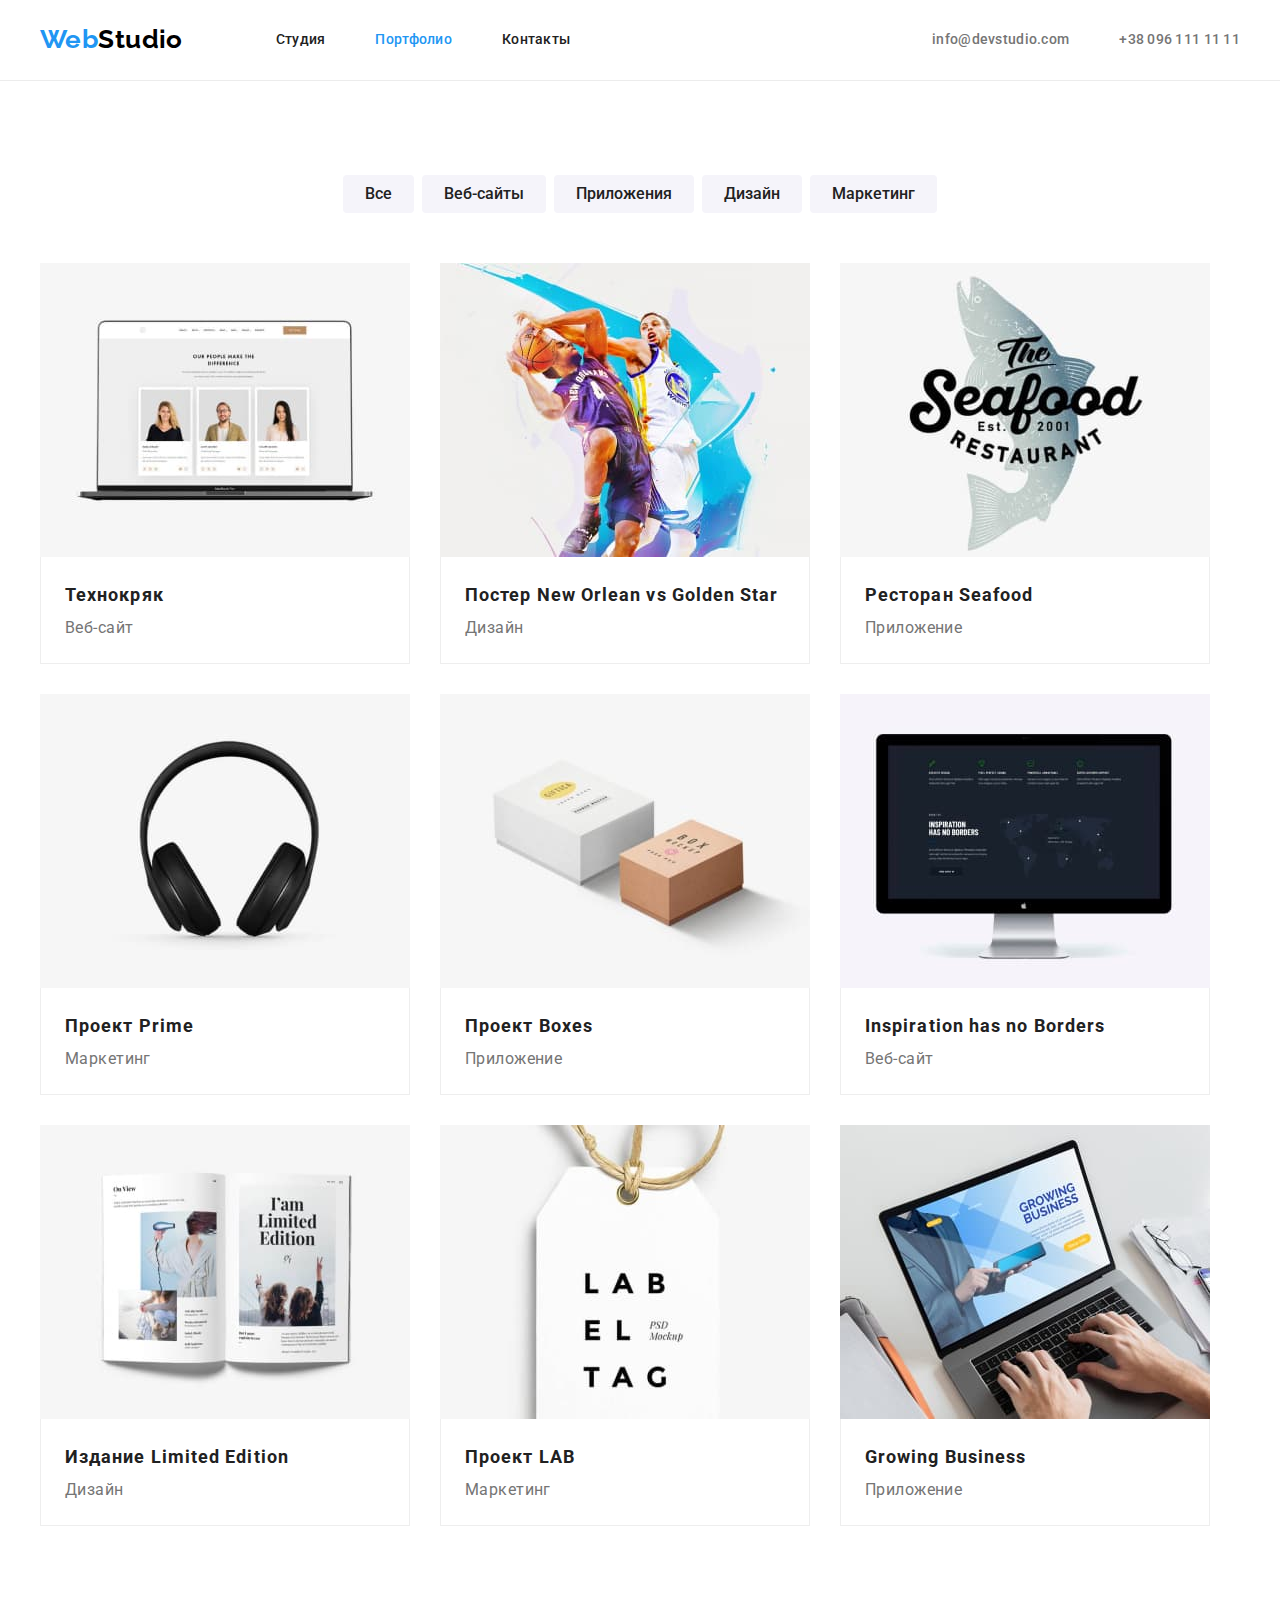
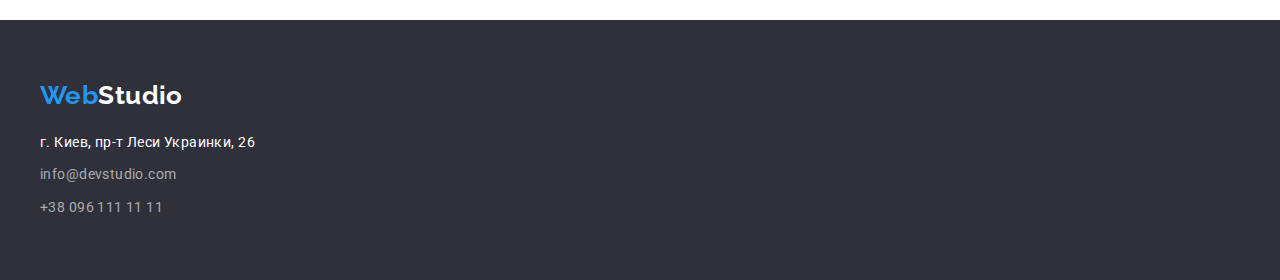
==== portfolio.html @ 86defe32 "дз-4" ====
<!DOCTYPE html>
<html lang="ru">
  <head>
    <meta charset="UTF-8" />
    <meta http-equiv="X-UA-Compatible" content="IE=edge" />
    <meta name="viewport" content="width=device-width, initial-scale=1.0" />
    <title>WebStudio</title>
    <link rel="preconnect" href="https://fonts.googleapis.com" />
    <link rel="preconnect" href="https://fonts.gstatic.com" crossorigin />
    <link
      href="https://fonts.googleapis.com/css2?family=Raleway:wght@700&family=Roboto:wght@400;500;700;900&display=swap"
      rel="stylesheet"
    />
    <link
      rel="stylesheet"
      href="https://cdnjs.cloudflare.com/ajax/libs/modern-normalize/1.1.0/modern-normalize.min.css"
      integrity="sha512-wpPYUAdjBVSE4KJnH1VR1HeZfpl1ub8YT/NKx4PuQ5NmX2tKuGu6U/JRp5y+Y8XG2tV+wKQpNHVUX03MfMFn9Q=="
      crossorigin="anonymous"
      referrerpolicy="no-referrer"
    />
    <link rel="stylesheet" href="./css/style.css" />
  </head>
  <body>
    <!-- Шапка -->
    <header class="header-padding">
      <div class="container container-nav">
        <nav class="main-nav">
          <a href="./index.html" class="logo"
            ><span class="logo-web">Web</span>Studio</a
          >
          <ul class="site-nav link">
            <li class="item">
              <a class="site-nav studio-page" href="./index.html">Студия</a>
            </li>
            <li class="item">
              <a class="site-nav current portfolio-page" href="./portfolio.html"
                >Портфолио</a
              >
            </li>
            <li class="item">
              <a class="site-nav contacts-page" href="">Контакты</a>
            </li>
          </ul>
        </nav>
        <ul class="header-contacts link">
          <li class="item">
            <a class="contacts email-header" href="info@devstudio.com">
              info@devstudio.com
            </a>
          </li>
          <li class="item">
            <a class="contacts tel-header" href="tel:+380961111111">
              +38 096 111 11 11
            </a>
          </li>
        </ul>
      </div>
    </header>
    <main>
      <!--Навигация на странице-->
      <section class="section">
        <div class="container">
          <h1 class="visually-hidden">Наши работы</h1>
          <ul class="works-catt">
            <li class="port-catt">
              <button type="button" class="button-portfolio">Все</button>
            </li>
            <li class="port-catt">
              <button type="button" class="button-portfolio">Веб-сайты</button>
            </li>
            <li class="port-catt">
              <button type="button" class="button-portfolio">Приложения</button>
            </li>
            <li class="port-catt">
              <button type="button" class="button-portfolio">Дизайн</button>
            </li>
            <li class="port-catt">
              <button type="button" class="button-portfolio">Маркетинг</button>
            </li>
          </ul>
        </div>
        <div class="container project-container">
          <h2 class="visually-hidden">Примеры наших работ</h2>
          <ul class="all-project">
            <li class="project-box">
              <a href="">
                <img
                  src="./images/img-portfolio/img.jpg"
                  alt="Сайт компании Технокряк"
                  width="370"
                  height="294"
                />
                <div class="project-item">
                  <h3 class="name-project">Технокряк</h3>
                  <p class="project-text">Веб-сайт</p>
                  <p></p>
                </div>
              </a>
            </li>
            <li class="project-box">
              <a class="" href="">
                <img
                  src="./images/img-portfolio/img(1).jpg"
                  alt="Спортивный постер"
                  width="370"
                  height="294"
                />
                <div class="project-item">
                  <h3 class="name-project">Постер New Orlean vs Golden Star</h3>
                  <p class="project-text">Дизайн</p>
                  <p></p>
                </div>
              </a>
            </li>
            <li class="project-box">
              <a href="">
                <img
                  src="./images/img-portfolio/img(2).jpg"
                  alt="Приложение для ресторана Seafood"
                  width="370"
                  height="294"
                />
                <div class="project-item">
                  <h3 class="name-project">Ресторан Seafood</h3>
                  <p class="project-text">Приложение</p>
                  <p></p>
                </div>
              </a>
            </li>
            <li class="project-box">
              <a href="">
                <img
                  src="./images/img-portfolio/img(3).jpg"
                  alt="Маркетинг для проекта Prime"
                  width="370"
                  height="294"
                />
                <div class="project-item">
                  <h3 class="name-project">Проект Prime</h3>
                  <p class="project-text">Маркетинг</p>
                  <p></p>
                </div>
              </a>
            </li>
            <li class="project-box">
              <a href="">
                <img
                  src="./images/img-portfolio/img(4).jpg"
                  alt="Приложение для проекта Boxes"
                  width="370"
                  height="294"
                />
                <div class="project-item">
                  <h3 class="name-project">Проект Boxes</h3>
                  <p class="project-text">Приложение</p>
                  <p></p>
                </div>
              </a>
            </li>
            <li class="project-box">
              <a href="">
                <img
                  src="./images/img-portfolio/img(5).jpg"
                  alt="Веб-сайт Inspiration has no Borders"
                  width="370"
                  height="294"
                />
                <div class="project-item">
                  <h3 class="name-project">Inspiration has no Borders</h3>
                  <p class="project-text">Веб-сайт</p>
                  <p></p>
                </div>
              </a>
            </li>
            <li class="project-box">
              <a href="">
                <img
                  src="./images/img-portfolio/img(6).jpg"
                  alt="Дизайн издания Limited Edition"
                  width="370"
                  height="294"
                />
                <div class="project-item">
                  <h3 class="name-project">Издание Limited Edition</h3>
                  <p class="project-text">Дизайн</p>
                  <p></p>
                </div>
              </a>
            </li>
            <li class="project-box">
              <a href="">
                <img
                  src="./images/img-portfolio/img(7).jpg"
                  alt="Маркетинг для Проека LAB"
                  width="370"
                  height="294"
                />
                <div class="project-item">
                  <h3 class="name-project">Проект LAB</h3>
                  <p class="project-text">Маркетинг</p>
                  <p></p>
                </div>
              </a>
            </li>
            <li class="project-box">
              <a href="">
                <img
                  src="./images/img-portfolio/img(8).jpg"
                  alt="Приложение для
            Growing Business"
                  width="370"
                  height="294"
                />
                <div class="project-item">
                  <h3 class="name-project">Growing Business</h3>
                  <p class="project-text">Приложение</p>
                  <p></p>
                </div>
              </a>
            </li>
          </ul>
        </div>
      </section>
    </main>
    <!--Подвал-->
    <footer class="page-footer">
      <div class="container">
        <a href="./index.html" class="logo-footer"
          ><span class="logo-web">Web</span>Studio</a
        >
        <address class="address-box">
          <p class="geolocation">г. Киев, пр-т Леси Украинки, 26</p>
          <a
            target="_blank"
            href="info@devstudio.com"
            class="contacts-footer email-footer"
            >info@devstudio.com</a
          >
          <a target="_blank" href="+380961111111" class="contacts-footer"
            >+38 096 111 11 11</a
          >
        </address>
      </div>
    </footer>
  </body>
</html>
---- css/style.css ----
:root {
  /* основной цвет текста */
  --main-text-color: #212121;
  /* вторичный цвет текста */
  --text-color: #757575;
  /* цвет-акцент */
  --theme-accent: #2196f3;
  /* основной цвет фона */
  --main-bgd-color: #fff;
  /* вторичный цвет фона */
  --bgd-color: #2f303a;
  /* цвет фона кнопок */
  --bgd-button-color: #f5f4fa;
}

body {
  background-color: var(--main-bgd-color);
  color: var(--main-text-color);

  font-family: Roboto, sans-serif;
  letter-spacing: 0.03em;
  font-size: 14px;
  margin: 0;
}

a {
  text-decoration: none;
}

h1,
h2,
h3,
h4,
h5,
h6,
p,
ul,
ol {
  margin: 0;
  padding: 0;
}

ul {
  list-style: none;
}

img {
  display: block;
  max-width: 100%;
}

.container {
  width: 1200px;
  margin: 0 auto;
}

/* Шапка */
.header-padding {
  border-bottom: solid 1px #ececec;
}

.container-nav {
  display: flex;
  border-top: 0;
  padding-left: 15px;
  padding-right: 15px;
}

.main-nav {
  display: flex;
  border-bottom: 0;
  border-top: 0;
}

.site-nav {
  display: block;
  color: var(--main-text-color);
  font-weight: 500;
  line-height: 1.14;
  letter-spacing: 0.02em;
}

.site-nav.current {
  color: var(--theme-accent);
}

.site-nav:hover,
.site-nav:focus,
.contacts:hover,
.contacts:focus,
.button:hover {
  color: var(--theme-accent);
}

.site-nav .item {
  margin-right: 50px;
}

.site-nav .item:last-child {
  margin-right: 0;
}

.link {
  display: flex;
}

.logo {
  padding-top: 24px;
  margin-right: 93px;

  color: #000;
  font-family: Raleway, cursive;
  font-weight: bold;
  font-size: 26px;
  line-height: 1.19;
}

.logo-web {
  color: var(--theme-accent);
}

.studio-page {
  padding-top: 32px;
  padding-bottom: 32px;
}

.portfolio-page {
  padding-top: 32px;
  padding-bottom: 32px;
}

.contacts-page {
  padding-top: 32px;
  padding-bottom: 32px;
}

.header-contacts {
  padding-top: 32px;
  padding-bottom: 32px;
  margin-left: auto;

  letter-spacing: 0.02em;
  font-weight: 500;
  line-height: 1.14;
}

.header-contacts .item + .item {
  margin-left: 50px;
}

.email-header {
  padding-top: 32px;
  padding-bottom: 32px;

  color: var(--text-color);
  letter-spacing: 0.02em;
  font-weight: 500;
  line-height: 1.14;
}

.tel-header {
  padding-top: 32px;
  padding-bottom: 32px;

  color: var(--text-color);
  letter-spacing: 0.02em;
  font-weight: 500;
  line-height: 1.14;
}

/* Герой */

.overlay {
  max-width: 1600px;
  height: 600px;
  margin-left: auto;
  margin-right: auto;
  background-image: linear-gradient(
      to right,
      rgba(47, 48, 58, 0.4),
      rgba(47, 48, 58, 0.4)
    ),
    url(/images/overlay.jpg);
  background-repeat: no-repeat;
  background-position: center;
}

.hero {
  padding-top: 200px;
  padding-bottom: 200px;
  background-color: #c4c4c4;
  text-align: center;
}

.tagline {
  color: var(--main-bgd-color);
  font-weight: 900;
  font-size: 44px;
  line-height: 1.36;
  letter-spacing: 0.06em;
  text-transform: uppercase;
  margin-bottom: 30px;
}

/* Кнопка */

.order-button {
  border-radius: 4px;
  border: 0;
  padding: 10px 32px;

  background-color: var(--theme-accent);
  color: var(--main-bgd-color);
  font-family: Roboto, sans-serif;
  cursor: pointer;
  font-weight: bold;
  font-size: 16px;
  line-height: 1.87;
  letter-spacing: 0.06em;
  text-align: center;
}

/* Секции */

.section {
  padding-top: 94px;
  padding-bottom: 94px;
}

.section-works {
  padding-bottom: 94px;
}

.visually-hidden {
  position: absolute;
  white-space: nowrap;
  width: 1px;
  height: 1px;
  overflow: hidden;
  border: 0;
  padding: 0;
  clip: rect(0 0 0 0);
  clip-path: inset(50%);
  margin: -1px;
}

.section-title {
  margin-bottom: 50px;

  color: var(--main-text-color);
  font-weight: bold;
  font-size: 36px;
  line-height: 1.16;
  text-align: center;
  letter-spacing: 0.03em;
}

/* Наши особенности */

.works {
  text-align: center;
  display: flex;
}

.feature-box {
  margin-right: 30px;
  margin-bottom: 0px;
}

.feature {
  display: flex;
}

.feature-tittle {
  margin-bottom: 10px;

  font-size: 14px;
  line-height: 1.14;
  text-transform: uppercase;
}

.feature-text {
  color: var(--text-color);
  line-height: 1.71;
}

.works-item {
  margin-right: 30px;
}

.works-item:last-child {
  margin-right: 0;
}

/* Наша команда */

.team-section {
  background-color: var(--bgd-button-color);
}

.team {
  display: flex;
}

.team-box {
  margin-right: 30px;
}

.team-box:last-child {
  margin-right: 0px;
}

.team-man {
  padding: 30px 0px;
  border: solid 1px #eeeeee;
  border-top: 0;
}

.team-name {
  margin-bottom: 10px;

  color: var(--main-text-color);
  font-weight: 500;
  font-size: 16px;
  line-height: 1.18;
  text-align: center;
}

.team-text {
  color: var(--text-color);
  font-size: 16px;
  line-height: 1.18;
  text-align: center;
}

/* Портфолио */

.button-portfolio {
  border-radius: 4px;
  border: 0;
  padding: 6px 22px;

  color: var(--main-text-color);
  background-color: var(--bgd-button-color);
  font-family: Roboto, sans-serif;
  font-style: normal;
  font-weight: 500;
  font-size: 16px;
  line-height: 1.62;
  text-align: center;
  cursor: pointer;
}

.button-portfolio:hover {
  background-color: var(--theme-accent);
  color: var(--main-bgd-color);
}

.works-catt {
  display: flex;
  justify-content: center;
}

.port-catt {
  margin-right: 8px;
  margin-bottom: 50px;
}

.port-catt:last-child {
  margin-right: 0px;
}

.project-container {
  width: 1200px;
  margin-left: auto;
  margin-right: auto;
  padding-left: 15px;
  padding-right: 15px;
}

.all-project {
  display: flex;
  flex-wrap: wrap;
}

.project-box {
  width: 370px;
  margin-right: 30px;
  margin-bottom: 30px;
}

.project-item {
  border: solid 1px #eeeeee;
  border-top: 0;
  padding: 20px 24px;
}

.project-box:nth-child(3n) {
  margin-right: 0px;
}

.project-box:nth-last-child(-n + 3) {
  margin-bottom: 0;
}

.name-project {
  color: var(--main-text-color);
  font-weight: bold;
  font-size: 18px;
  line-height: 2;
  letter-spacing: 0.06em;
}

.project-text {
  color: var(--text-color);
  font-size: 16px;
  line-height: 1.87;
}

/* Подвал */

.page-footer {
  padding-top: 60px;
  padding-bottom: 60px;
  background-color: var(--bgd-color);
}

.logo-footer {
  margin-bottom: 20px;
  display: block;

  color: var(--main-bgd-color);
  font-family: Raleway;
  font-weight: bold;
  font-size: 26px;
  line-height: 1.19;
}

.geolocation {
  color: var(--main-bgd-color);
  font-style: normal;
  line-height: 1.71;
  margin-bottom: 9px;
}

.contacts-footer {
  display: block;
  color: rgba(255, 255, 255, 0.6);
  font-style: normal;
  line-height: 1.71;
}

.email-footer {
  margin-bottom: 9px;
}
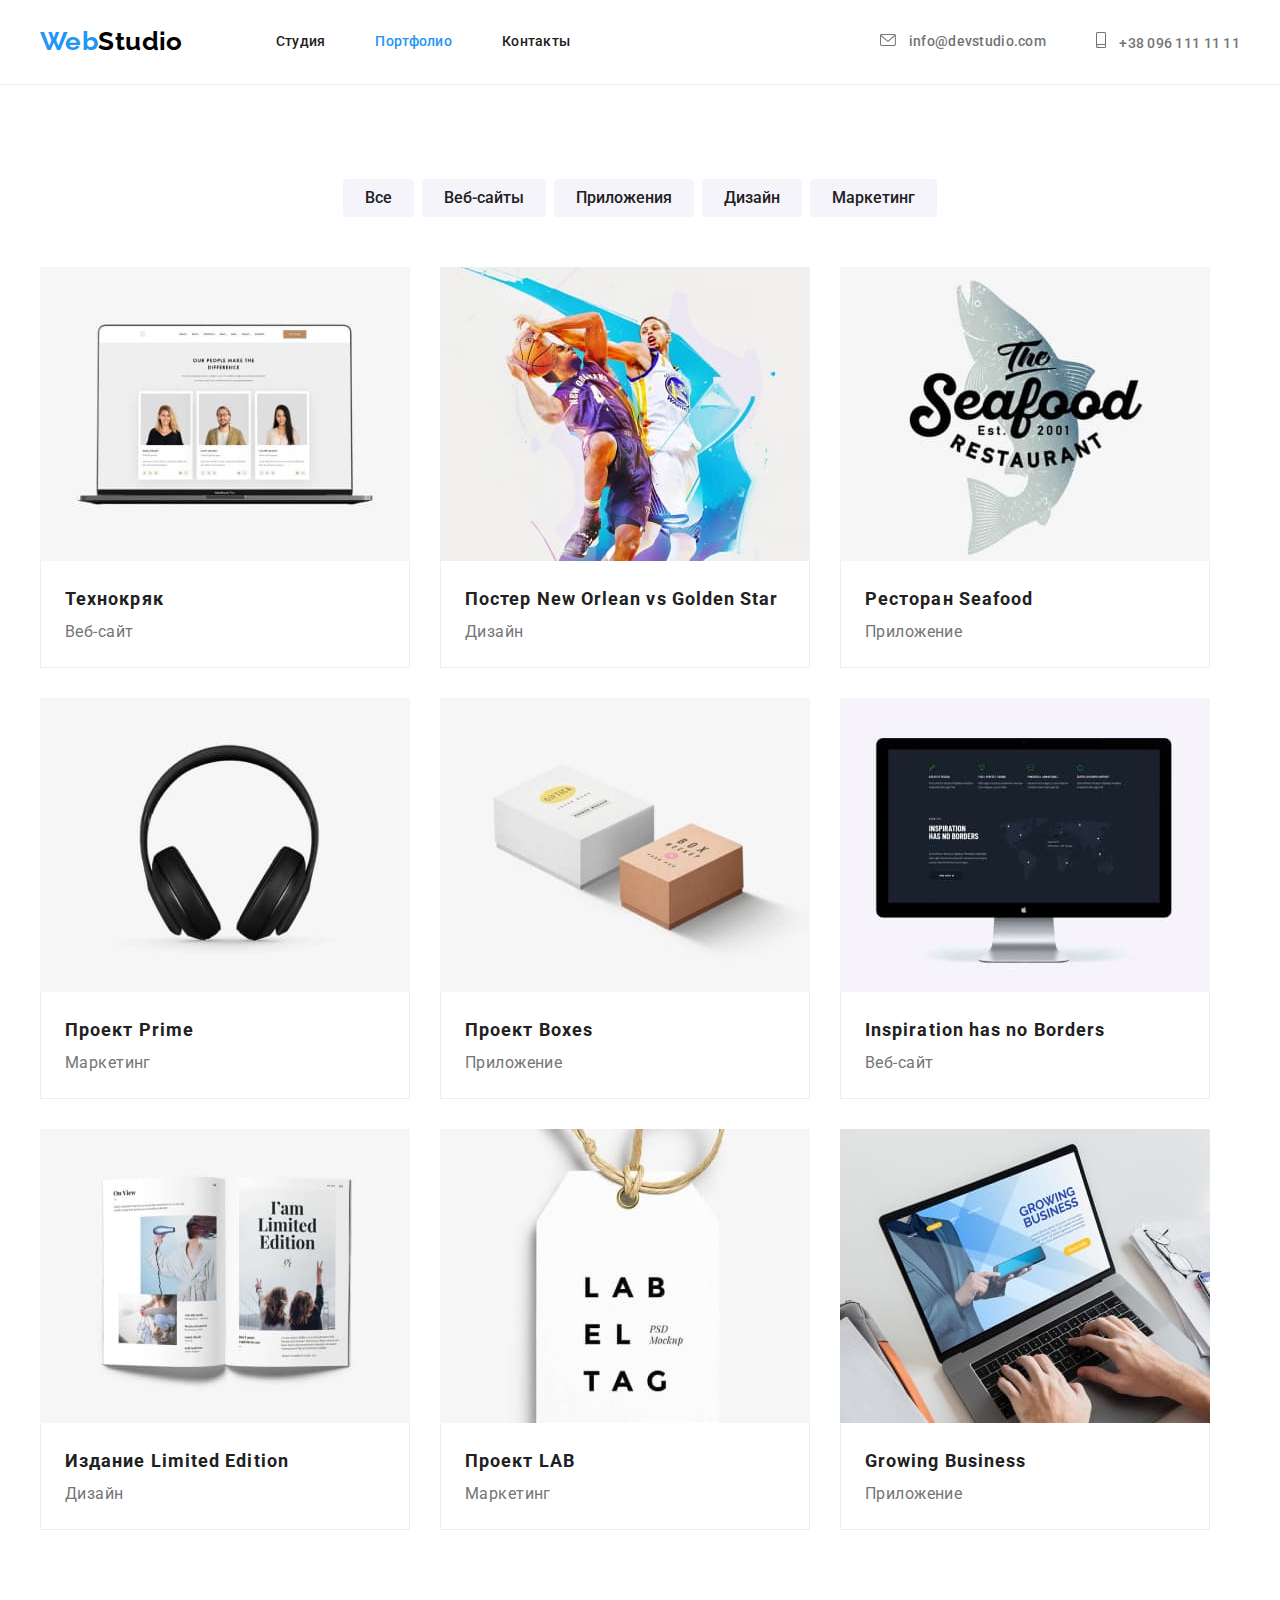
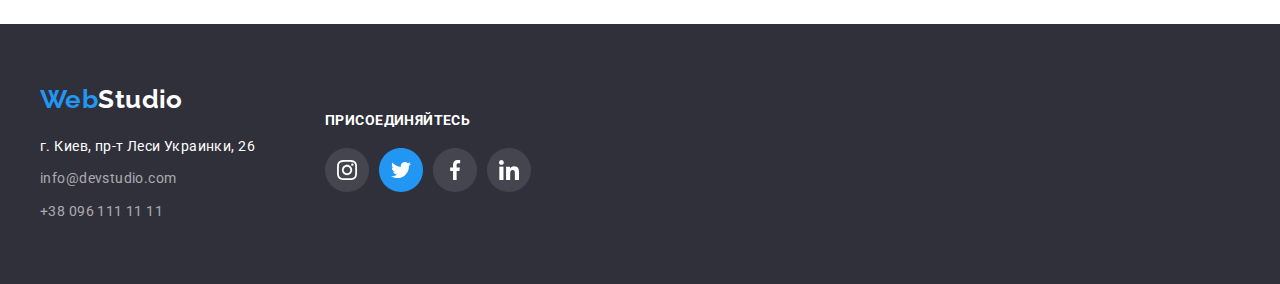
==== commit f63dc1f7: "ДЗ-4 разметка" ====
--- a/portfolio.html
+++ b/portfolio.html
@@ -45,11 +45,17 @@
         <ul class="header-contacts link">
           <li class="item">
             <a class="contacts email-header" href="info@devstudio.com">
+              <svg class="email-header-svg">
+                <use href="./images/sprite.svg#icon-svgenvelope"></use>
+              </svg>
               info@devstudio.com
             </a>
           </li>
           <li class="item">
             <a class="contacts tel-header" href="tel:+380961111111">
+              <svg class="tel-header-svg">
+                <use href="./images/sprite.svg#icon-svgsmartphone"></use>
+              </svg>
               +38 096 111 11 11
             </a>
           </li>
@@ -224,22 +230,49 @@
     </main>
     <!--Подвал-->
     <footer class="page-footer">
-      <div class="container">
-        <a href="./index.html" class="logo-footer"
-          ><span class="logo-web">Web</span>Studio</a
-        >
-        <address class="address-box">
-          <p class="geolocation">г. Киев, пр-т Леси Украинки, 26</p>
-          <a
-            target="_blank"
-            href="info@devstudio.com"
-            class="contacts-footer email-footer"
-            >info@devstudio.com</a
+      <div class="container-footer">
+        <div>
+          <a href="./index.html" class="logo-footer"
+            ><span class="logo-web">Web</span>Studio</a
           >
-          <a target="_blank" href="+380961111111" class="contacts-footer"
-            >+38 096 111 11 11</a
-          >
-        </address>
+          <address>
+            <p class="geolocation">г. Киев, пр-т Леси Украинки, 26</p>
+            <a
+              target="_blank"
+              href="info@devstudio.com"
+              class="contacts-footer email-footer"
+              >info@devstudio.com</a
+            >
+            <a target="_blank" href="+380961111111" class="contacts-footer"
+              >+38 096 111 11 11</a
+            >
+          </address>
+        </div>
+        <div class="footer-link-container">
+          <p class="footer-link-text">присоединяйтесь</p>
+          <ul class="footer-link">
+            <li class="footer-link-item">
+              <svg class="footer-link-svg">
+                <use href="./images/sprite.svg#icon-svgsocial-footer-1"></use>
+              </svg>
+            </li>
+            <li class="footer-link-item">
+              <svg class="footer-link-svg">
+                <use href="./images/sprite.svg#icon-svgsocial-footer-2"></use>
+              </svg>
+            </li>
+            <li class="footer-link-item">
+              <svg class="footer-link-svg">
+                <use href="./images/sprite.svg#icon-svgsocial-footer-3"></use>
+              </svg>
+            </li>
+            <li class="footer-link-item">
+              <svg class="footer-link-svg">
+                <use href="./images/sprite.svg#icon-svgsocial-footer-4"></use>
+              </svg>
+            </li>
+          </ul>
+        </div>
       </div>
     </footer>
   </body>
--- a/css/style.css
+++ b/css/style.css
@@ -61,6 +61,7 @@
 
 .container-nav {
   display: flex;
+  align-items: center;
   border-top: 0;
   padding-left: 15px;
   padding-right: 15px;
@@ -102,6 +103,7 @@
 
 .link {
   display: flex;
+  align-items: center;
 }
 
 .logo {
@@ -158,6 +160,12 @@
   line-height: 1.14;
 }
 
+.email-header-svg {
+  width: 16px;
+  height: 12px;
+  margin-right: 10px;
+}
+
 .tel-header {
   padding-top: 32px;
   padding-bottom: 32px;
@@ -166,6 +174,12 @@
   letter-spacing: 0.02em;
   font-weight: 500;
   line-height: 1.14;
+}
+
+.tel-header-svg {
+  width: 10px;
+  height: 16px;
+  margin-right: 10px;
 }
 
 /* Герой */
@@ -180,7 +194,8 @@
       rgba(47, 48, 58, 0.4),
       rgba(47, 48, 58, 0.4)
     ),
-    url(/images/overlay.jpg);
+    url(../images/overlay.jpg);
+  background-color: var(--bgd-color);
   background-repeat: no-repeat;
   background-position: center;
 }
@@ -188,7 +203,6 @@
 .hero {
   padding-top: 200px;
   padding-bottom: 200px;
-  background-color: #c4c4c4;
   text-align: center;
 }
 
@@ -265,10 +279,21 @@
 .feature-box {
   margin-right: 30px;
   margin-bottom: 0px;
+  width: 270px;
+}
+
+.feature-box:last-child {
+  margin-right: 0;
 }
 
 .feature {
   display: flex;
+}
+
+.feature-svg {
+  width: 270px;
+  height: 120px;
+  margin-bottom: 30px;
 }
 
 .feature-tittle {
@@ -304,6 +329,8 @@
 
 .team-box {
   margin-right: 30px;
+  box-shadow: 0px 2px 5px 0px rgba(0, 0, 0, 0.5);
+  border-radius: 5px;
 }
 
 .team-box:last-child {
@@ -313,6 +340,7 @@
 .team-man {
   padding: 30px 0px;
   border: solid 1px #eeeeee;
+  border-radius: 4px;
   border-top: 0;
 }
 
@@ -331,6 +359,32 @@
   font-size: 16px;
   line-height: 1.18;
   text-align: center;
+}
+
+.team-link {
+  margin-top: 16px;
+  margin-left: 28px;
+  margin-right: 28px;
+}
+.team-link-svg {
+  width: 44px;
+  height: 44px;
+  margin-right: 10px;
+}
+
+.team-link-svg:last-child {
+  margin-right: 0px;
+}
+
+.client-section {
+  display: flex;
+  align-items: center;
+  justify-content: center;
+}
+
+.icon-svgclient {
+  width: 170px;
+  height: 92px;
 }
 
 /* Портфолио */
@@ -354,6 +408,13 @@
 .button-portfolio:hover {
   background-color: var(--theme-accent);
   color: var(--main-bgd-color);
+  box-shadow: 0px 2px 5px 0px rgba(0, 0, 0, 0.5);
+}
+
+.button-portfolio:focus {
+  background-color: var(--theme-accent);
+  color: var(--main-bgd-color);
+  box-shadow: 0px 2px 5px 0px rgba(0, 0, 0, 0.5);
 }
 
 .works-catt {
@@ -389,6 +450,10 @@
   margin-bottom: 30px;
 }
 
+.project-box:hover {
+  box-shadow: 0px 2px 5px 0px rgba(0, 0, 0, 0.5);
+}
+
 .project-item {
   border: solid 1px #eeeeee;
   border-top: 0;
@@ -425,6 +490,13 @@
   background-color: var(--bgd-color);
 }
 
+.container-footer {
+  width: 1200px;
+  margin: 0 auto;
+  display: flex;
+  align-items: center;
+}
+
 .logo-footer {
   margin-bottom: 20px;
   display: block;
@@ -453,3 +525,36 @@
 .email-footer {
   margin-bottom: 9px;
 }
+
+.footer-link-container {
+  margin-left: 70px;
+}
+
+.footer-link {
+  display: flex;
+}
+
+.footer-link-svg {
+  width: 44px;
+  height: 44px;
+}
+
+.footer-link-item {
+  margin-right: 10px;
+  margin-top: 20px;
+}
+
+.footer-link-item:last-child {
+  margin-right: 0px;
+}
+
+.footer-link-text {
+  color: var(--main-bgd-color);
+  font-family: Roboto;
+  font-style: normal;
+  font-weight: bold;
+  font-size: 14px;
+  line-height: 16px;
+  letter-spacing: 0.03em;
+  text-transform: uppercase;
+}
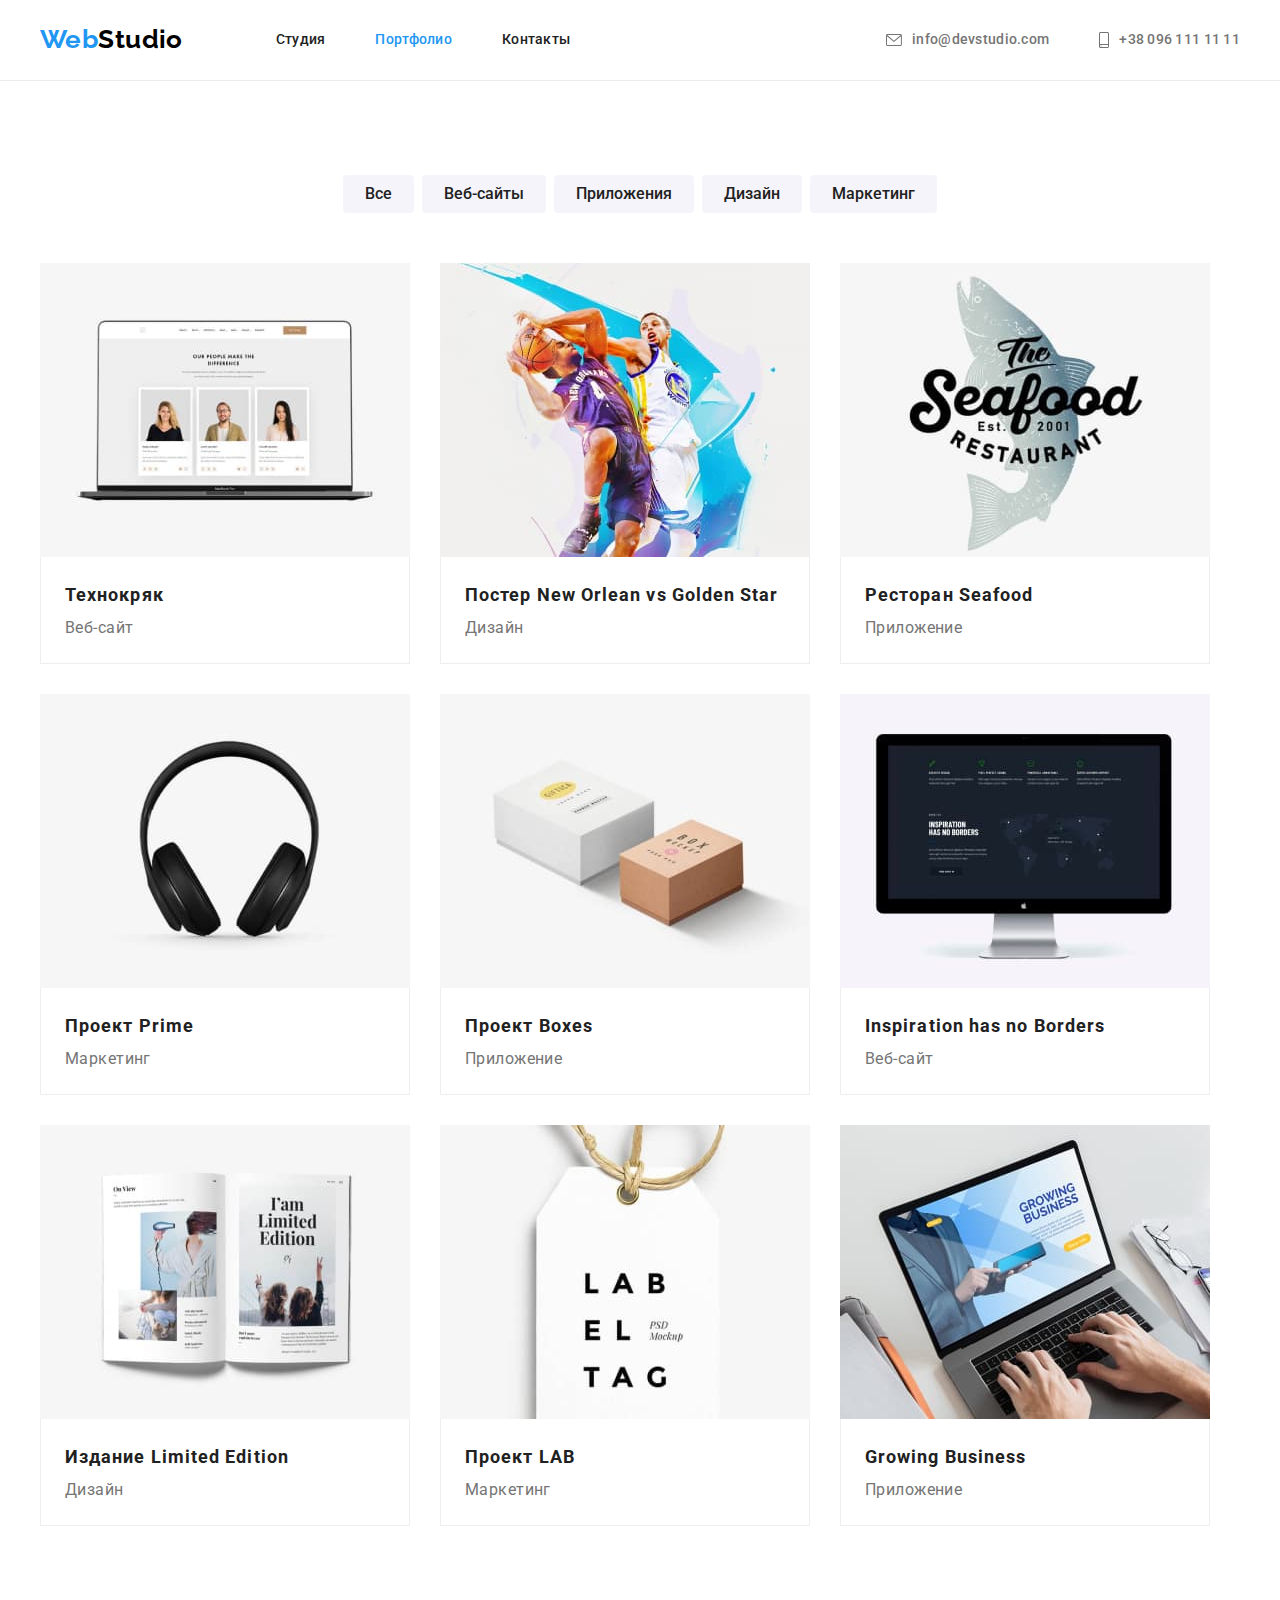
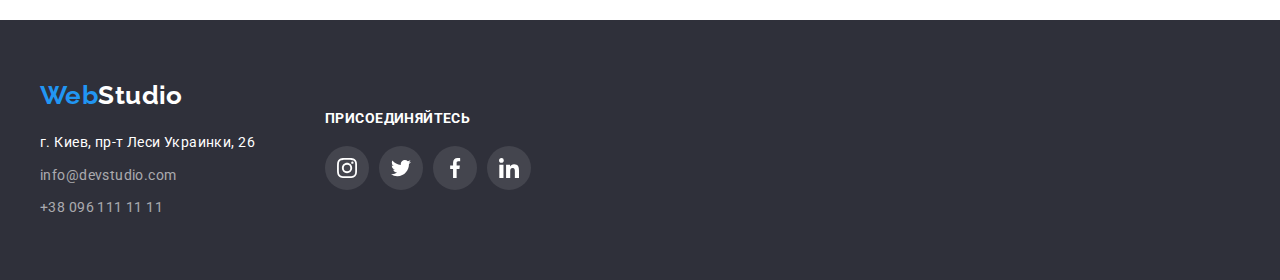
==== commit d739fe53: "Hover Link" ====
--- a/portfolio.html
+++ b/portfolio.html
@@ -250,26 +250,34 @@
         </div>
         <div class="footer-link-container">
           <p class="footer-link-text">присоединяйтесь</p>
-          <ul class="footer-link">
-            <li class="footer-link-item">
-              <svg class="footer-link-svg">
-                <use href="./images/sprite.svg#icon-svgsocial-footer-1"></use>
-              </svg>
-            </li>
-            <li class="footer-link-item">
-              <svg class="footer-link-svg">
-                <use href="./images/sprite.svg#icon-svgsocial-footer-2"></use>
-              </svg>
-            </li>
-            <li class="footer-link-item">
-              <svg class="footer-link-svg">
-                <use href="./images/sprite.svg#icon-svgsocial-footer-3"></use>
-              </svg>
-            </li>
-            <li class="footer-link-item">
-              <svg class="footer-link-svg">
-                <use href="./images/sprite.svg#icon-svgsocial-footer-4"></use>
-              </svg>
+          <ul class="footer-link-box">
+            <li class="footer-link">
+              <a href="" class="footer-link-item">
+                <svg class="footer-link-svg">
+                  <use href="./images/sprite.svg#icon-svgsocial-footer-1"></use>
+                </svg>
+              </a>
+            </li>
+            <li class="footer-link">
+              <a href="" class="footer-link-item">
+                <svg class="footer-link-svg">
+                 <use href="./images/sprite.svg#icon-svgsocial-footer-2"></use>
+               </svg>
+              </a> 
+            </li>
+            <li class="footer-link">
+              <a href="" class="footer-link-item">
+                  <svg class="footer-link-svg">
+                    <use href="./images/sprite.svg#icon-svgsocial-footer-3"></use>
+                  </svg>
+              </a>
+            </li>
+            <li class="footer-link">
+              <a href="" class="footer-link-item">
+                <svg class="footer-link-svg">
+                 <use href="./images/sprite.svg#icon-svgsocial-footer-4"></use>
+               </svg>
+              </a>
             </li>
           </ul>
         </div>
--- a/css/style.css
+++ b/css/style.css
@@ -11,6 +11,8 @@
   --bgd-color: #2f303a;
   /* цвет фона кнопок */
   --bgd-button-color: #f5f4fa;
+  /* цвет иконок */
+  --svg-color: #afb1b8;
 }
 
 body {
@@ -137,8 +139,6 @@
 }
 
 .header-contacts {
-  padding-top: 32px;
-  padding-bottom: 32px;
   margin-left: auto;
 
   letter-spacing: 0.02em;
@@ -153,6 +153,8 @@
 .email-header {
   padding-top: 32px;
   padding-bottom: 32px;
+  display: flex;
+  align-items: center;
 
   color: var(--text-color);
   letter-spacing: 0.02em;
@@ -164,11 +166,14 @@
   width: 16px;
   height: 12px;
   margin-right: 10px;
+  fill: currentColor;
 }
 
 .tel-header {
   padding-top: 32px;
   padding-bottom: 32px;
+  display: flex;
+  align-items: center;
 
   color: var(--text-color);
   letter-spacing: 0.02em;
@@ -180,6 +185,7 @@
   width: 10px;
   height: 16px;
   margin-right: 10px;
+  fill: currentColor;
 }
 
 /* Герой */
@@ -291,9 +297,12 @@
 }
 
 .feature-svg {
-  width: 270px;
-  height: 120px;
+  width: 70px;
+  height: 70px;
+
   margin-bottom: 30px;
+
+  background-color: var(--bgd-button-color);
 }
 
 .feature-tittle {
@@ -363,13 +372,36 @@
 
 .team-link {
   margin-top: 16px;
-  margin-left: 28px;
-  margin-right: 28px;
-}
-.team-link-svg {
+  margin-left: auto;
+  margin-right: auto;
+  display: flex;
+  justify-content: center;
+}
+
+.team-link-item {
   width: 44px;
   height: 44px;
   margin-right: 10px;
+  display: flex;
+  justify-content: center;
+  align-items: center;
+  text-decoration: none;
+  color: var(--svg-color);
+}
+
+.team-link-item:hover {
+  background-color: var(--theme-accent);
+  color: var(--main-bgd-color);
+  border: 0;
+  border-radius: 50%;
+}
+
+/* .team-link-svg:hover {
+  fill: var(--bgd-button-color);
+} */
+
+.team-link-svg {
+  fill: currentColor;;
 }
 
 .team-link-svg:last-child {
@@ -378,13 +410,32 @@
 
 .client-section {
   display: flex;
-  align-items: center;
   justify-content: center;
 }
 
-.icon-svgclient {
+.client {
+  border: 1px solid #afb1b8;
+  border-radius: 5px;
   width: 170px;
   height: 92px;
+  display: flex;
+  justify-content: center;
+  margin-right: 30px;
+  color: var(--svg-color);
+}
+
+.client-box:last-child {
+  margin-right: 0px;
+}
+
+.client:hover {
+  color: var(--theme-accent);
+  border: 1px solid var(--theme-accent);
+}
+
+.icon-svgclient {
+  width: 106px;
+  fill: currentColor;
 }
 
 /* Портфолио */
@@ -530,21 +581,37 @@
   margin-left: 70px;
 }
 
-.footer-link {
+.footer-link-box {
   display: flex;
 }
 
 .footer-link-svg {
+  width: 20px;
+  height: 20px;
+  fill: var(--main-bgd-color);
+}
+
+.footer-link-item {
+  display: flex;
+  justify-content: center;
+    align-items: center;
   width: 44px;
   height: 44px;
-}
-
-.footer-link-item {
+  border: 0;
+  border-radius: 50%;
+  background-color: rgba(255, 255, 255, 0.1);
+}
+
+.footer-link-item:hover {
+  background-color: var(--theme-accent);
+}
+
+.footer-link {
+  margin-top: 20px;
   margin-right: 10px;
-  margin-top: 20px;
-}
-
-.footer-link-item:last-child {
+}
+
+.footer-link:last-child {
   margin-right: 0px;
 }
 
